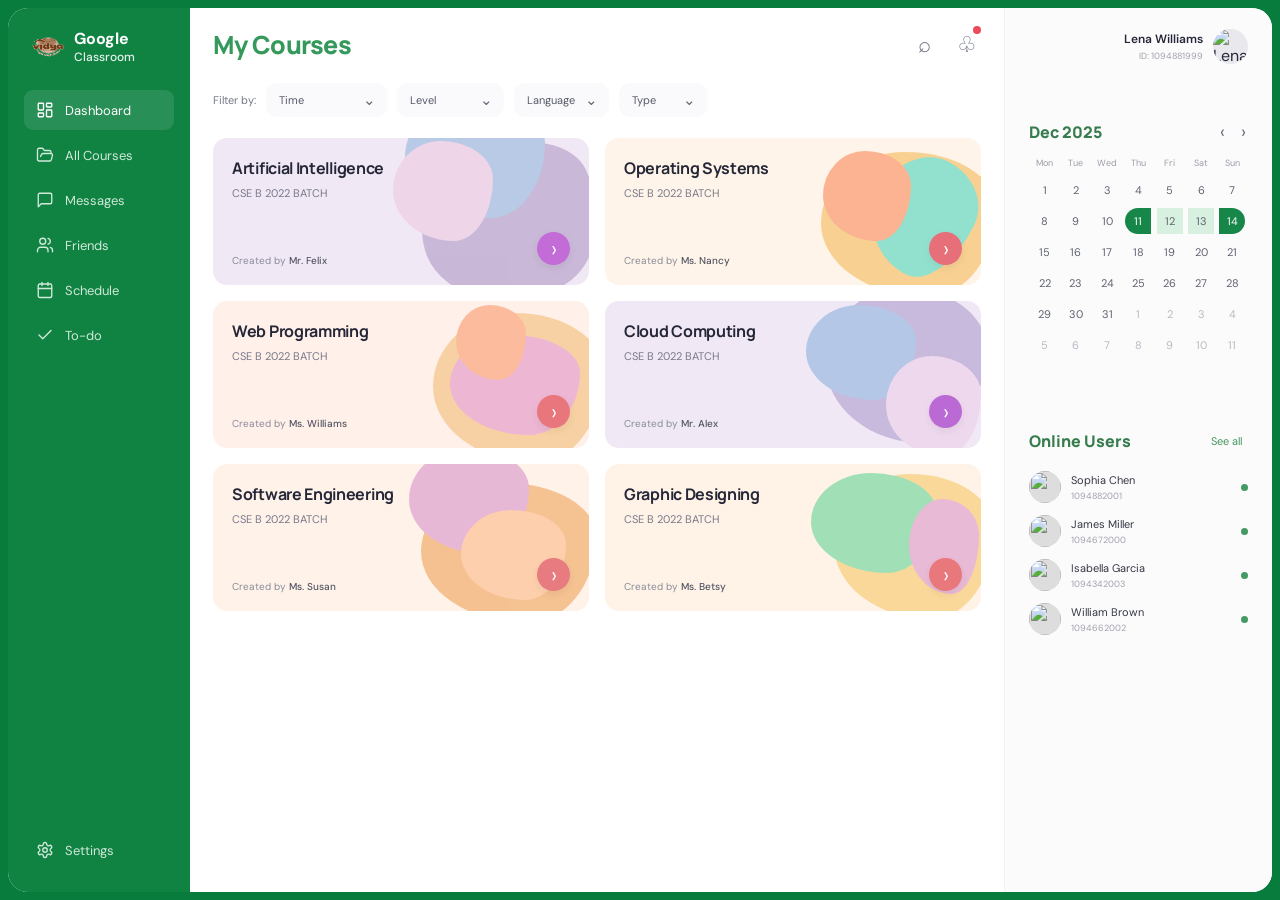
==== index.html @ 36a774ee "Add files via upload" ====
<!doctype html>
<html lang="en">
<head>
  <meta charset="utf-8">
  <meta name="viewport" content="width=device-width, initial-scale=1">
  <title>Google Classroom — My Courses</title>
  <link rel="stylesheet" href="css/style.css">
</head>
<body>
<div class="frame">
  <div class="app">
    <!-- Mobile Sidebar Backdrop -->
    <div class="sidebar-overlay" id="sidebarOverlay" aria-hidden="true"></div>

    <aside class="sidebar" id="sidebar">
      <div class="brand">
        <img class="brand-logo" src="assets/logo.png" alt="College logo">
        <div>Google<small>Classroom</small></div>
        <button class="sidebar-close" id="closeSidebar" aria-label="Close navigation menu">×</button>
      </div>

      <nav class="nav" aria-label="Main navigation">
        <a href="index.html" class="active" data-nav="Dashboard">
          <span class="ico"><svg viewBox="0 0 24 24" width="18" height="18" fill="none" stroke="currentColor" stroke-width="1.8" stroke-linecap="round" stroke-linejoin="round" aria-hidden="true"><rect x="3" y="3" width="7" height="9" rx="1"/><rect x="14" y="3" width="7" height="5" rx="1"/><rect x="14" y="12" width="7" height="9" rx="1"/><rect x="3" y="16" width="7" height="5" rx="1"/></svg></span>Dashboard
        </a>
        <a href="pages/all-courses.html" data-nav="All Courses">
          <span class="ico"><svg viewBox="0 0 24 24" width="18" height="18" fill="none" stroke="currentColor" stroke-width="1.8" stroke-linecap="round" stroke-linejoin="round" aria-hidden="true"><path d="m6 14 1.5-2.9A2 2 0 0 1 9.24 10H20a2 2 0 0 1 1.94 2.5l-1.54 6a2 2 0 0 1-1.95 1.5H4a2 2 0 0 1-2-2V5a2 2 0 0 1 2-2h3.9a2 2 0 0 1 1.69.9l.81 1.2a2 2 0 0 0 1.67.9H18a2 2 0 0 1 2 2v2"/></svg></span>All Courses
        </a>
        <a href="pages/messages.html" data-nav="Messages">
          <span class="ico"><svg viewBox="0 0 24 24" width="18" height="18" fill="none" stroke="currentColor" stroke-width="1.8" stroke-linecap="round" stroke-linejoin="round" aria-hidden="true"><path d="M21 15a2 2 0 0 1-2 2H7l-4 4V5a2 2 0 0 1 2-2h14a2 2 0 0 1 2 2z"/></svg></span>Messages
        </a>
        <a href="pages/friends.html" data-nav="Friends">
          <span class="ico"><svg viewBox="0 0 24 24" width="18" height="18" fill="none" stroke="currentColor" stroke-width="1.8" stroke-linecap="round" stroke-linejoin="round" aria-hidden="true"><path d="M16 21v-2a4 4 0 0 0-4-4H6a4 4 0 0 0-4 4v2"/><circle cx="9" cy="7" r="4"/><path d="M22 21v-2a4 4 0 0 0-3-3.87"/><path d="M16 3.13a4 4 0 0 1 0 7.75"/></svg></span>Friends
        </a>
        <a href="pages/schedule.html" data-nav="Schedule">
          <span class="ico"><svg viewBox="0 0 24 24" width="18" height="18" fill="none" stroke="currentColor" stroke-width="1.8" stroke-linecap="round" stroke-linejoin="round" aria-hidden="true"><rect x="3" y="4" width="18" height="18" rx="2"/><path d="M16 2v4M8 2v4M3 10h18"/></svg></span>Schedule
        </a>
        <a href="pages/todo.html" data-nav="To-do">
          <span class="ico"><svg viewBox="0 0 24 24" width="18" height="18" fill="none" stroke="currentColor" stroke-width="1.8" stroke-linecap="round" stroke-linejoin="round" aria-hidden="true"><path d="M20 6 9 17l-5-5"/></svg></span>To-do
        </a>
      </nav>

      <nav class="nav settings">
        <button type="button" data-nav="Settings">
          <span class="ico"><svg viewBox="0 0 24 24" width="18" height="18" fill="none" stroke="currentColor" stroke-width="1.8" stroke-linecap="round" stroke-linejoin="round" aria-hidden="true"><path d="M12.22 2h-.44a2 2 0 0 0-2 2v.18a2 2 0 0 1-1 1.73l-.43.25a2 2 0 0 1-2 0l-.15-.08a2 2 0 0 0-2.73.73l-.22.38a2 2 0 0 0 .73 2.73l.15.1a2 2 0 0 1 1 1.72v.51a2 2 0 0 1-1 1.74l-.15.09a2 2 0 0 0-.73 2.73l.22.38a2 2 0 0 0 2.73.73l.15-.08a2 2 0 0 1 2 0l.43.25a2 2 0 0 1 1 1.73V20a2 2 0 0 0 2 2h.44a2 2 0 0 0 2-2v-.18a2 2 0 0 1 1-1.73l.43-.25a2 2 0 0 1 2 0l.15.08a2 2 0 0 0 2.73-.73l.22-.39a2 2 0 0 0-.73-2.73l-.15-.08a2 2 0 0 1-1-1.74v-.5a2 2 0 0 1 1-1.74l.15-.09a2 2 0 0 0 .73-2.73l-.22-.38a2 2 0 0 0-2.73-.73l-.15.08a2 2 0 0 1-2 0l-.43-.25a2 2 0 0 1-1-1.73V4a2 2 0 0 0-2-2z"/><circle cx="12" cy="12" r="3"/></svg></span>Settings
        </button>
      </nav>
    </aside>

    <main class="main">
      <header class="topbar">
        <div>
          <div class="mobile-brand">
            <button class="menu-toggle" id="menuToggle" aria-label="Open navigation menu" aria-expanded="false">
              <svg viewBox="0 0 24 24" width="22" height="22" fill="none" stroke="currentColor" stroke-width="2" stroke-linecap="round" stroke-linejoin="round" aria-hidden="true">
                <line x1="3" y1="6" x2="21" y2="6"/>
                <line x1="3" y1="12" x2="21" y2="12"/>
                <line x1="3" y1="18" x2="21" y2="18"/>
              </svg>
            </button>
            <img class="brand-logo" src="assets/logo.jpg" alt="College logo">Google Classroom
          </div>
          <h1>My Courses</h1>
        </div>
        <div class="tools">
          <div class="toolwrap">
            <button class="iconbtn" id="searchToggle" aria-label="Search">⌕</button>
            <div class="searchbox" id="searchBox">
              <input id="searchInput" placeholder="Search courses..." aria-label="Search courses">
            </div>
          </div>
          <button class="iconbtn" id="notify" aria-label="Notifications">♧<span class="dot"></span></button>
        </div>
      </header>

      <section class="filters" aria-label="Course filters">
        <span>Filter by:</span>
        <label class="filter"><select id="timeFilter" aria-label="Time"><option value="all">Time</option><option value="recent">Recently added</option><option value="old">Oldest first</option></select></label>
        <label class="filter"><select id="levelFilter" aria-label="Level"><option value="all">Level</option><option value="beginner">Beginner</option><option value="intermediate">Intermediate</option><option value="advanced">Advanced</option></select></label>
        <label class="filter"><select id="languageFilter" aria-label="Language"><option value="all">Language</option><option value="English">English</option><option value="Malayalam">Malayalam</option></select></label>
        <label class="filter"><select id="typeFilter" aria-label="Type"><option value="all">Type</option><option value="Technical">Technical</option><option value="Creative">Creative</option></select></label>
      </section>

      <section class="courses" id="courses">
        <a href="pages/ai-course.html?course=ai" class="course c1" style="--tint:#f1e8f6;--accent:#c36bd7" data-title="Artificial Intelligence" data-level="advanced" data-language="English" data-type="Technical" data-time="1">
          <div class="art"><i class="blob b1"></i><i class="blob b2"></i><i class="blob b3"></i></div>
          <h2>Artificial Intelligence</h2>
          <div class="batch">CSE B 2022 BATCH</div>
          <div class="creator">Created by <b>Mr. Felix</b></div>
          <span class="go" aria-hidden="true">›</span>
        </a>

        <a href="pages/ai-course.html?course=os" class="course c2" style="--tint:#fff4e9;--accent:#e66f79" data-title="Operating Systems" data-level="intermediate" data-language="English" data-type="Technical" data-time="2">
          <div class="art"><i class="blob b1"></i><i class="blob b2"></i><i class="blob b3"></i></div>
          <h2>Operating Systems</h2>
          <div class="batch">CSE B 2022 BATCH</div>
          <div class="creator">Created by <b>Ms. Nancy</b></div>
          <span class="go" aria-hidden="true">›</span>
        </a>

        <a href="pages/ai-course.html?course=web" class="course c3" style="--tint:#fff0e9;--accent:#e8767c" data-title="Web Programming" data-level="beginner" data-language="English" data-type="Technical" data-time="3">
          <div class="art"><i class="blob b1"></i><i class="blob b2"></i><i class="blob b3"></i></div>
          <h2>Web Programming</h2>
          <div class="batch">CSE B 2022 BATCH</div>
          <div class="creator">Created by <b>Ms. Williams</b></div>
          <span class="go" aria-hidden="true">›</span>
        </a>

        <a href="pages/ai-course.html?course=cloud" class="course c4" style="--tint:#f1e8f6;--accent:#bb69d4" data-title="Cloud Computing" data-level="intermediate" data-language="English" data-type="Technical" data-time="4">
          <div class="art"><i class="blob b1"></i><i class="blob b2"></i><i class="blob b3"></i></div>
          <h2>Cloud Computing</h2>
          <div class="batch">CSE B 2022 BATCH</div>
          <div class="creator">Created by <b>Mr. Alex</b></div>
          <span class="go" aria-hidden="true">›</span>
        </a>

        <a href="pages/ai-course.html?course=se" class="course c5" style="--tint:#fff2e9;--accent:#e77b80" data-title="Software Engineering" data-level="intermediate" data-language="Malayalam" data-type="Technical" data-time="5">
          <div class="art"><i class="blob b1"></i><i class="blob b2"></i><i class="blob b3"></i></div>
          <h2>Software Engineering</h2>
          <div class="batch">CSE B 2022 BATCH</div>
          <div class="creator">Created by <b>Ms. Susan</b></div>
          <span class="go" aria-hidden="true">›</span>
        </a>

        <a href="pages/ai-course.html?course=gd" class="course c6" style="--tint:#fff3e8;--accent:#e9787d" data-title="Graphic Designing" data-level="beginner" data-language="English" data-type="Creative" data-time="6">
          <div class="art"><i class="blob b1"></i><i class="blob b2"></i><i class="blob b3"></i></div>
          <h2>Graphic Designing</h2>
          <div class="batch">CSE B 2022 BATCH</div>
          <div class="creator">Created by <b>Ms. Betsy</b></div>
          <span class="go" aria-hidden="true">›</span>
        </a>
      </section>
    </main>

    <aside class="right">
      <div class="profile"><div class="name">Lena Williams<span class="id">ID: 1094881999</span></div><img class="avatar" src="https://i.pravatar.cc/80?img=47" alt="Lena Williams"></div>
      <section class="calendar">
        <div class="calendar-head"><h3 id="monthLabel">Dec 2025</h3><div class="cal-arrows"><button id="prevMonth" aria-label="Previous month">‹</button><button id="nextMonth" aria-label="Next month">›</button></div></div>
        <div class="weekdays"><span>Mon</span><span>Tue</span><span>Wed</span><span>Thu</span><span>Fri</span><span>Sat</span><span>Sun</span></div>
        <div class="days" id="days"></div>
      </section>
      <section class="online"><div class="online-head"><h3>Online Users</h3><button id="seeAll">See all</button></div>
        <div id="users">
          <div class="user"><img src="https://i.pravatar.cc/80?img=44" alt=""><div><div class="user-name">Sophia Chen</div><div class="user-id">1094882001</div></div><span class="status"></span></div>
          <div class="user"><img src="https://i.pravatar.cc/80?img=12" alt=""><div><div class="user-name">James Miller</div><div class="user-id">1094672000</div></div><span class="status"></span></div>
          <div class="user"><img src="https://i.pravatar.cc/80?img=47" alt=""><div><div class="user-name">Isabella Garcia</div><div class="user-id">1094342003</div></div><span class="status"></span></div>
          <div class="user"><img src="https://i.pravatar.cc/80?img=13" alt=""><div><div class="user-name">William Brown</div><div class="user-id">1094662002</div></div><span class="status"></span></div>
        </div>
      </section>
    </aside>
  </div>
</div>

<div class="settings-overlay" id="settingsOverlay" aria-hidden="true">
  <section class="settings-panel" role="dialog" aria-modal="true" aria-labelledby="settingsTitle">
    <div class="settings-heading">
      <div>
        <p class="settings-eyebrow">PREFERENCES</p>
        <h2 id="settingsTitle">Settings</h2>
        <p class="settings-description">Personalise your classroom experience.</p>
      </div>
      <button class="settings-close" id="closeSettings" aria-label="Close settings">×</button>
    </div>

    <div class="setting-group">
      <h3>Appearance</h3>
      <p>Choose the look that feels right for you.</p>
      <div class="theme-options" role="group" aria-label="Website theme">
        <button class="theme-option" data-theme-choice="default" aria-pressed="true">
          <span class="theme-preview preview-default"><i></i><i></i><i></i></span>
          <span><strong>Default</strong><small>Original green theme</small></span>
          <span class="theme-check">✓</span>
        </button>
        <button class="theme-option" data-theme-choice="dark" aria-pressed="false">
          <span class="theme-preview preview-dark"><i></i><i></i><i></i></span>
          <span><strong>Dark</strong><small>Easy on the eyes</small></span>
          <span class="theme-check">✓</span>
        </button>
        <button class="theme-option" data-theme-choice="day" aria-pressed="false">
          <span class="theme-preview preview-day"><i></i><i></i><i></i></span>
          <span><strong>Day</strong><small>Warm, bright colours</small></span>
          <span class="theme-check">✓</span>
        </button>
      </div>
    </div>

    <div class="setting-group account-group">
      <h3>Account</h3>
      <p>You are signed in to Google Classroom.</p>
      <div class="account-card">
        <img class="account-avatar" src="https://i.pravatar.cc/80?img=47" alt="Lena Williams">
        <div class="account-info">
          <strong>Lena Williams</strong>
          <small>ID: 1094881999</small>
          <small>CSE B · 2022 Batch</small>
        </div>
        <span class="account-status"><i></i>Signed in</span>
      </div>
      <button class="logout-btn" id="logoutBtn" type="button">
        <svg viewBox="0 0 24 24" width="16" height="16" fill="none" stroke="currentColor" stroke-width="1.8" stroke-linecap="round" stroke-linejoin="round" aria-hidden="true"><path d="M9 21H5a2 2 0 0 1-2-2V5a2 2 0 0 1 2-2h4"/><path d="m16 17 5-5-5-5"/><path d="M21 12H9"/></svg>
        Log out
      </button>
    </div>
    <p class="settings-note" id="settingsNote">Your theme preference is saved on this device.</p>
  </section>
</div>

<div class="toast" id="toast" role="status"></div>
<script src="js/script.js"></script>
</body>
</html>
---- css/style.css ----
@import url('https://fonts.googleapis.com/css2?family=DM+Sans:wght@400;500;600;700&family=Manrope:wght@400;500;600;700;800&display=swap');

:root {
  --green: #108343;
  --green-dark: #08763a;
  --ink: #252738;
  --muted: #858797;
  --paper: #fff;
  --bg: #f6f7f8;
  --line: #ececf0;
  --shadow: 0 18px 55px #062b171b;
}

* {
  box-sizing: border-box;
}

html,
body {
  width: 100%;
  min-height: 100%;
  margin: 0;
}

body {
  background: #202322;
  font-family: 'DM Sans', sans-serif;
  color: var(--ink);
  min-height: 100vh;
  display: block;
  padding: 0;
}

button,
input,
select {
  font: inherit;
}

button {
  cursor: pointer;
}

/* Layout */
.frame {
  width: 100%;
  height: 100vh;
  min-height: 100vh;
  background: #087c3c;
  padding: 8px;
  box-shadow: none;
}

.app {
  width: 100%;
  height: 100%;
  min-height: 0;
  background: #fff;
  border-radius: 20px;
  overflow: hidden;
  display: grid;
  grid-template-columns: 182px minmax(0, 1fr) 268px;
}

/* Sidebar & Mobile Navigation Elements */
.sidebar-overlay,
.sidebar-close,
.menu-toggle {
  display: none;
}

.sidebar {
  background: var(--green);
  color: #d9f0e2;
  padding: 22px 16px;
  display: flex;
  flex-direction: column;
  gap: 26px;
}

.brand {
  display: flex;
  align-items: center;
  gap: 9px;
  color: #fff;
  font-weight: 700;
  font-size: 16px;
  line-height: 1.05;
  padding: 0 7px;
}

.brand small {
  display: block;
  font-size: 12px;
  font-weight: 500;
  opacity: 0.9;
  margin-top: 3px;
}

.brand-logo {
  width: 34px;
  height: 34px;
  object-fit: contain;
  flex: 0 0 auto;
  border-radius: 3px;
}

.brand-icon {
  width: 31px;
  height: 29px;
  border: 2px solid #f2dc68;
  border-radius: 4px;
  display: grid;
  place-items: center;
  color: #f2dc68;
  font-size: 17px;
}

.nav {
  display: grid;
  gap: 5px;
}

.nav a,
.nav button {
  border: 0;
  background: transparent;
  color: #d0e9d9;
  text-decoration: none;
  text-align: left;
  padding: 11px 12px;
  border-radius: 9px;
  display: flex;
  align-items: center;
  gap: 11px;
  font-size: 13px;
  transition: 0.2s;
}

.nav a:hover,
.nav a.active,
.nav button:hover,
.nav button.active {
  background: #ffffff1a;
  color: #fff;
}

.nav .ico {
  width: 18px;
  height: 18px;
  display: grid;
  place-items: center;
  flex: 0 0 auto;
}

.nav .ico svg {
  display: block;
}

.settings {
  margin-top: auto;
}

/* Main Content & Topbar */
.main {
  padding: 18px 23px 28px;
  min-width: 0;
  overflow-y: auto;
}

.topbar {
  display: flex;
  align-items: center;
  justify-content: space-between;
  gap: 15px;
  margin-bottom: 20px;
}

h1 {
  font: 800 25px 'Manrope', sans-serif;
  color: #35995b;
  margin: 0;
  letter-spacing: -0.7px;
}

.tools {
  display: flex;
  align-items: center;
  gap: 18px;
}

.iconbtn {
  border: 0;
  background: transparent;
  color: #6c7180;
  font-size: 22px;
  position: relative;
  padding: 4px;
}

.dot {
  width: 8px;
  height: 8px;
  background: #ed4b59;
  border-radius: 50%;
  position: absolute;
  top: 0;
  right: 0;
}

.mobile-brand {
  display: none;
}

.mobile-brand .brand-logo {
  width: 29px;
  height: 29px;
  object-fit: contain;
  flex: 0 0 auto;
}

/* Search & Filters */
.toolwrap {
  position: relative;
}

.searchbox {
  display: none;
  position: absolute;
  right: 0;
  top: 38px;
  background: #fff;
  padding: 10px;
  border-radius: 12px;
  box-shadow: var(--shadow);
  z-index: 5;
  width: 240px;
}

.searchbox.open {
  display: block;
}

.searchbox input {
  width: 100%;
  padding: 10px;
  border: 1px solid var(--line);
  border-radius: 8px;
  outline-color: #83bd91;
}

.filters {
  display: flex;
  align-items: center;
  gap: 10px;
  flex-wrap: wrap;
  font-size: 11px;
  color: #747786;
  margin-bottom: 21px;
}

.filter {
  position: relative;
}

.filter select {
  appearance: none;
  background: #fafafd;
  border: 0;
  border-radius: 11px;
  padding: 10px 29px 10px 13px;
  color: #555968;
  font-size: 11px;
  min-width: 78px;
  outline-color: #77bc8c;
}

.filter:after {
  content: '⌄';
  position: absolute;
  right: 11px;
  top: 7px;
  color: #626777;
  pointer-events: none;
  font-size: 15px;
}

/* Course Cards */
.courses {
  display: grid;
  grid-template-columns: repeat(2, minmax(0, 1fr));
  gap: 16px;
}

.course {
  display: block;
  text-decoration: none;
  color: inherit;
  height: 147px;
  border-radius: 14px;
  overflow: hidden;
  position: relative;
  padding: 19px;
  background: var(--tint);
  isolation: isolate;
  transition: transform 0.18s, box-shadow 0.18s;
  cursor: pointer;
}

.course:hover {
  transform: translateY(-3px);
  box-shadow: 0 9px 22px #31334b12;
}

.course h2 {
  font: 700 16px 'Manrope', sans-serif;
  margin: 0 0 7px;
  position: relative;
  z-index: 2;
  letter-spacing: -0.3px;
  color: #252738;
}

.course .batch {
  font-size: 11px;
  color: #777888;
  position: relative;
  z-index: 2;
}

.course .creator {
  position: absolute;
  left: 19px;
  bottom: 18px;
  font-size: 10px;
  color: #898b99;
  z-index: 2;
}

.course .creator b {
  font-weight: 500;
  color: #525463;
}

.art {
  position: absolute;
  z-index: 0;
  inset: 0;
  overflow: hidden;
  opacity: 0.98;
  pointer-events: none;
}

.blob {
  position: absolute;
  border-radius: 48% 52% 39% 61% / 49% 38% 62% 51%;
  filter: saturate(0.96);
}

.c1 .b1 { width: 180px; height: 155px; background: #c8b7d8; right: -12px; top: 8px; transform: rotate(-23deg); }
.c1 .b2 { width: 140px; height: 120px; background: #b7c9e8; right: 44px; top: -40px; }
.c1 .b3 { width: 100px; height: 100px; background: #efd5e9; right: 96px; top: 3px; }

.c2 .b1 { width: 175px; height: 145px; background: #f8d08d; right: -15px; top: 14px; }
.c2 .b2 { width: 100px; height: 120px; background: #8de2ce; right: 8px; top: 18px; transform: rotate(26deg); }
.c2 .b3 { width: 88px; height: 90px; background: #ffb18e; right: 70px; top: 13px; }

.c3 .b1 { width: 170px; height: 150px; background: #f8d1a0; right: -14px; top: 12px; }
.c3 .b2 { width: 130px; height: 100px; background: #efb5d5; right: 9px; top: 34px; }
.c3 .b3 { width: 70px; height: 75px; background: #ffb99a; right: 63px; top: 4px; }

.c4 .b1 { width: 160px; height: 155px; background: #c7b9dd; right: -5px; top: -13px; }
.c4 .b2 { width: 110px; height: 95px; background: #b3c6e8; right: 65px; top: 4px; }
.c4 .b3 { width: 95px; height: 100px; background: #efd8ef; right: 0; top: 55px; }

.c5 .b1 { width: 175px; height: 140px; background: #f7c18d; right: -7px; top: 19px; }
.c5 .b2 { width: 120px; height: 105px; background: #e9b6d7; right: 60px; top: -16px; }
.c5 .b3 { width: 105px; height: 90px; background: #ffcfaa; right: 23px; top: 46px; }

.c6 .b1 { width: 160px; height: 145px; background: #fbd895; right: -13px; top: 10px; }
.c6 .b2 { width: 125px; height: 100px; background: #9ee0b4; right: 45px; top: 9px; }
.c6 .b3 { width: 70px; height: 95px; background: #e9b8d7; right: 2px; top: 35px; }

.go {
  position: absolute;
  right: 19px;
  bottom: 20px;
  width: 33px;
  height: 33px;
  border-radius: 50%;
  display: grid;
  place-items: center;
  color: #fff;
  background: var(--accent);
  font-size: 23px;
  font-weight: 300;
  z-index: 3;
  box-shadow: 0 3px 9px #0001;
  border: 0;
  transition: transform 0.18s, filter 0.18s;
}

.course:hover .go {
  transform: scale(1.06);
  filter: brightness(0.97);
}

/* Right Sidebar (Profile, Calendar, Online Users) */
.right {
  background: #fbfbfc;
  border-left: 1px solid #f3f3f5;
  padding: 21px 24px;
  min-width: 0;
}

.profile {
  display: flex;
  justify-content: flex-end;
  align-items: center;
  gap: 10px;
  margin-bottom: 56px;
}

.profile .name {
  text-align: right;
  font-size: 12px;
  font-weight: 600;
}

.profile .id {
  display: block;
  color: #a0a1ac;
  font-size: 9px;
  font-weight: 400;
  margin-top: 3px;
}

.avatar {
  width: 35px;
  height: 35px;
  border-radius: 50%;
  object-fit: cover;
  background: #e8e8ed;
}

.calendar-head {
  display: flex;
  justify-content: space-between;
  align-items: center;
  margin-bottom: 13px;
}

.calendar-head h3,
.online-head h3 {
  font: 800 16px 'Manrope', sans-serif;
  color: #367c4c;
  margin: 0;
}

.cal-arrows {
  display: flex;
  gap: 12px;
}

.cal-arrows button {
  border: 0;
  background: transparent;
  color: #666a77;
  font-size: 18px;
  padding: 0 2px;
}

.weekdays,
.days {
  display: grid;
  grid-template-columns: repeat(7, 1fr);
  text-align: center;
}

.weekdays {
  font-size: 9px;
  color: #9b9da7;
  margin-bottom: 8px;
}

.days {
  row-gap: 5px;
  grid-auto-rows: 26px;
  align-items: center;
}

.day {
  height: 26px;
  width: 26px;
  justify-self: center;
  border: 0;
  background: transparent;
  color: #5f6270;
  font-size: 11px;
  border-radius: 50%;
  padding: 0;
}

.day:hover {
  background: #e2f1e6;
}

.day.muted {
  color: #b8bac2;
}

.day.selected {
  background: #168748;
  color: white;
}

.day.range {
  background: #d8f0df;
  border-radius: 0;
}

.day.range-start {
  border-radius: 50% 0 0 50%;
  background: #168748;
  color: white;
}

.day.range-end {
  border-radius: 0 50% 50% 0;
  background: #168748;
  color: white;
}

.calendar-blank {
  display: block;
  pointer-events: none;
}

.online {
  margin-top: 72px;
}

.online-head {
  display: flex;
  align-items: center;
  justify-content: space-between;
  margin-bottom: 19px;
}

.online-head button {
  border: 0;
  background: transparent;
  color: #47965f;
  font-size: 11px;
}

.user {
  display: flex;
  align-items: center;
  gap: 10px;
  margin: 12px 0;
}

.user img {
  width: 32px;
  height: 32px;
  border-radius: 50%;
  object-fit: cover;
  background: #ddd;
}

.user-name {
  font-size: 11px;
  color: #353744;
}

.user-id {
  font-size: 9px;
  color: #a0a1ac;
  margin-top: 3px;
}

.status {
  width: 7px;
  height: 7px;
  border-radius: 50%;
  background: #459963;
  margin-left: auto;
}

/* Toast Notification */
.toast {
  position: fixed;
  bottom: 22px;
  left: 50%;
  transform: translateX(-50%) translateY(20px);
  background: #222a25;
  color: white;
  padding: 12px 18px;
  border-radius: 12px;
  font-size: 13px;
  box-shadow: var(--shadow);
  opacity: 0;
  pointer-events: none;
  transition: 0.25s;
  z-index: 40;
}

.toast.show {
  opacity: 1;
  transform: translateX(-50%) translateY(0);
}

/* Settings Panel */
.settings-overlay {
  position: fixed;
  inset: 0;
  background: rgba(16, 24, 20, 0.48);
  backdrop-filter: blur(4px);
  z-index: 30;
  display: flex;
  justify-content: flex-end;
  opacity: 0;
  visibility: hidden;
  transition: opacity 0.22s, visibility 0.22s;
}

.settings-overlay.open {
  opacity: 1;
  visibility: visible;
}

.settings-panel {
  width: min(440px, 100%);
  height: 100%;
  overflow-y: auto;
  background: var(--paper);
  color: var(--ink);
  padding: 30px 28px;
  box-shadow: -18px 0 60px #0002;
  transform: translateX(24px);
  transition: transform 0.22s;
}

.settings-overlay.open .settings-panel {
  transform: translateX(0);
}

.settings-heading {
  display: flex;
  align-items: flex-start;
  justify-content: space-between;
  gap: 18px;
  padding-bottom: 24px;
  border-bottom: 1px solid var(--line);
}

.settings-eyebrow {
  font-size: 10px;
  letter-spacing: 1.5px;
  font-weight: 700;
  color: var(--green);
  margin: 0 0 7px;
}

.settings-heading h2 {
  font: 800 25px 'Manrope', sans-serif;
  margin: 0 0 6px;
}

.settings-description,
.setting-group > p,
.dummy-copy p {
  font-size: 12px;
  line-height: 1.6;
  color: var(--muted);
  margin: 0;
}

.settings-close {
  width: 34px;
  height: 34px;
  border: 0;
  border-radius: 50%;
  background: var(--bg);
  color: var(--ink);
  font-size: 25px;
  line-height: 1;
}

.setting-group {
  padding: 24px 0;
  border-bottom: 1px solid var(--line);
}

.setting-group h3 {
  font: 700 14px 'Manrope', sans-serif;
  margin: 0 0 6px;
}

.setting-group > p {
  margin-bottom: 16px;
}

.theme-options {
  display: grid;
  gap: 9px;
}

.theme-option {
  width: 100%;
  display: flex;
  align-items: center;
  gap: 12px;
  text-align: left;
  padding: 11px;
  border: 1px solid var(--line);
  border-radius: 12px;
  background: var(--paper);
  color: var(--ink);
  transition: border-color 0.18s, background 0.18s;
}

.theme-option:hover,
.theme-option.chosen {
  border-color: var(--green);
}

.theme-option.chosen {
  background: var(--bg);
}

.theme-option > span:nth-child(2) {
  display: grid;
  gap: 3px;
  flex: 1;
}

.theme-option strong {
  font-size: 12px;
}

.theme-option small {
  font-size: 10px;
  color: var(--muted);
}

.theme-check {
  width: 21px;
  height: 21px;
  border-radius: 50%;
  display: grid;
  place-items: center;
  background: var(--green);
  color: white;
  font-size: 12px;
  opacity: 0;
}

.theme-option.chosen .theme-check {
  opacity: 1;
}

.theme-preview {
  width: 55px;
  height: 40px;
  flex: 0 0 auto;
  border: 1px solid #0001;
  border-radius: 7px;
  display: flex;
  flex-direction: column;
  justify-content: center;
  gap: 4px;
  padding: 6px;
}

.theme-preview i {
  display: block;
  height: 4px;
  border-radius: 4px;
}

.theme-preview i:nth-child(1) { width: 70%; }
.theme-preview i:nth-child(2) { width: 95%; }
.theme-preview i:nth-child(3) { width: 55%; }

.preview-default { background: #f5f7f6; }
.preview-default i { background: #168748; }

.preview-dark { background: #202522; }
.preview-dark i { background: #65bd83; }

.preview-day { background: #fff5e7; }
.preview-day i { background: #d58a42; }

.account-card {
  display: flex;
  align-items: center;
  gap: 13px;
  padding: 14px;
  border: 1px solid var(--line);
  border-radius: 12px;
  background: var(--bg);
}

.account-avatar {
  width: 48px;
  height: 48px;
  border-radius: 50%;
  object-fit: cover;
  flex: 0 0 auto;
}

.account-info {
  display: grid;
  gap: 3px;
  flex: 1;
  min-width: 0;
}

.account-info strong {
  font-size: 14px;
}

.account-info small {
  font-size: 10px;
  color: var(--muted);
}

.account-status {
  display: inline-flex;
  align-items: center;
  gap: 5px;
  font-size: 10px;
  font-weight: 600;
  color: var(--green);
  background: var(--paper);
  border: 1px solid var(--line);
  padding: 4px 8px;
  border-radius: 99px;
}

.account-status i {
  width: 6px;
  height: 6px;
  border-radius: 50%;
  background: var(--green);
}

.logout-btn {
  margin-top: 14px;
  width: 100%;
  display: flex;
  align-items: center;
  justify-content: center;
  gap: 8px;
  padding: 11px;
  border: 1px solid #e3a3a8;
  border-radius: 10px;
  background: transparent;
  color: #d0434f;
  font-size: 12px;
  font-weight: 600;
  transition: background 0.18s;
}

.logout-btn:hover {
  background: #d0434f14;
}

.settings-note {
  font-size: 10px;
  color: var(--muted);
  line-height: 1.5;
  margin: 18px 0 0;
}

/* Theme Variables & Overrides */
:root[data-theme="dark"] {
  --ink: #edf1ee;
  --muted: #a0aaa4;
  --paper: #202522;
  --bg: #171b19;
  --line: #353d38;
  --shadow: 0 18px 55px #0006;
}

:root[data-theme="dark"] body { background: #101311; color: var(--ink); }
:root[data-theme="dark"] .frame { background: #101311; }
:root[data-theme="dark"] .app,
:root[data-theme="dark"] .main { background: var(--paper); }
:root[data-theme="dark"] .right { background: #1b201d; border-left-color: var(--line); }
:root[data-theme="dark"] .filter select,
:root[data-theme="dark"] .searchbox { background: #2a302c; color: var(--ink); }
:root[data-theme="dark"] .searchbox input { background: #202522; color: var(--ink); border-color: var(--line); }
:root[data-theme="dark"] .user-name,
:root[data-theme="dark"] .day { color: var(--ink); }
:root[data-theme="dark"] .day:hover,
:root[data-theme="dark"] .day.range { background: #344d3b; }
:root[data-theme="dark"] .settings-panel { background: #202522; }
:root[data-theme="dark"] .theme-option { background: #202522; color: var(--ink); }
:root[data-theme="dark"] .theme-option.chosen { background: #2a332d; }
:root[data-theme="dark"] .settings-close { background: #303832; color: var(--ink); }

:root[data-theme="day"] {
  --green: #b87333;
  --green-dark: #9c5c25;
  --ink: #3d3328;
  --muted: #8d8173;
  --paper: #fffdf9;
  --bg: #fff5e7;
  --line: #efe4d5;
  --shadow: 0 18px 55px #6e43151b;
}

:root[data-theme="day"] body { background: #f6ead8; color: var(--ink); }
:root[data-theme="day"] .frame { background: #e9cba5; }
:root[data-theme="day"] .app,
:root[data-theme="day"] .main { background: var(--paper); }
:root[data-theme="day"] .sidebar { background: #b87333; }
:root[data-theme="day"] h1,
:root[data-theme="day"] .calendar-head h3,
:root[data-theme="day"] .online-head h3,
:root[data-theme="day"] .mobile-brand,
:root[data-theme="day"] .menu-toggle { color: #a7652b; }
:root[data-theme="day"] .right { background: #fffaf2; border-left-color: var(--line); }
:root[data-theme="day"] .day.selected,
:root[data-theme="day"] .day.range-start,
:root[data-theme="day"] .day.range-end { background: #b87333; color: #fff; }
:root[data-theme="day"] .day:hover,
:root[data-theme="day"] .day.range { background: #f2dfc5; }

/* Responsive Media Queries */
@media (max-width: 1050px) {
  .frame {
    height: 100vh;
    min-height: 100vh;
    padding: 8px;
  }
  .app {
    height: 100%;
    min-height: 0;
    grid-template-columns: 155px minmax(0, 1fr);
  }
  .right {
    display: none;
  }
  .sidebar {
    padding: 20px 12px;
  }
  .main {
    padding: 22px;
  }
  .course {
    height: 150px;
  }
}

@media (min-width: 651px) and (max-width: 800px) {
  .courses {
    grid-template-columns: 1fr;
  }
  .course {
    height: 140px;
  }
}

@media (max-width: 650px) {
  body {
    padding: 0;
    background: #fff;
  }
  .frame {
    padding: 0;
    height: auto;
    min-height: 100vh;
    width: 100%;
    background: #fff;
  }
  .app {
    border-radius: 0;
    height: auto;
    min-height: 100vh;
    display: block;
    overflow: visible;
  }

  /* Off-Canvas Mobile Sidebar & Backdrop */
  .sidebar-overlay {
    display: block;
    position: fixed;
    inset: 0;
    background: rgba(16, 24, 20, 0.48);
    backdrop-filter: blur(3px);
    z-index: 20;
    opacity: 0;
    visibility: hidden;
    transition: opacity 0.25s, visibility 0.25s;
  }
  .sidebar-overlay.open {
    opacity: 1;
    visibility: visible;
  }
  .sidebar {
    position: fixed;
    top: 0;
    left: 0;
    bottom: 0;
    width: 250px;
    z-index: 25;
    padding: 22px 16px;
    transform: translateX(-100%);
    transition: transform 0.25s cubic-bezier(0.4, 0, 0.2, 1);
    box-shadow: 12px 0 36px rgba(0, 0, 0, 0.18);
  }
  .sidebar.open {
    transform: translateX(0);
  }
  .sidebar-close {
    display: grid;
    place-items: center;
    margin-left: auto;
    width: 30px;
    height: 30px;
    border: 0;
    border-radius: 50%;
    background: rgba(255, 255, 255, 0.14);
    color: #fff;
    font-size: 20px;
    line-height: 1;
  }
  .menu-toggle {
    display: inline-grid;
    place-items: center;
    border: 0;
    background: transparent;
    color: #168346;
    padding: 4px;
    margin-right: 2px;
    border-radius: 6px;
  }
  .menu-toggle:hover {
    background: rgba(16, 131, 67, 0.08);
  }

  .main {
    padding: 22px 16px 35px;
  }
  .topbar {
    margin-bottom: 22px;
  }
  .mobile-brand {
    display: flex;
    align-items: center;
    gap: 8px;
    color: #168346;
    font-size: 12px;
    font-weight: 700;
    margin-bottom: 4px;
  }
  .mobile-brand .brand-icon {
    background: #168346;
    color: #f2dc68;
  }
  .topbar h1 {
    font-size: 23px;
  }
  .courses {
    grid-template-columns: 1fr;
    gap: 13px;
  }
  .course {
    height: 150px;
  }
  .filters {
    gap: 7px;
  }
  .filter select {
    min-width: 0;
    padding-left: 10px;
    padding-right: 25px;
  }
  .filters > span {
    width: 100%;
  }
  .tools {
    gap: 11px;
  }
  .profile {
    display: none;
  }
  .settings-panel {
    padding: 24px 20px;
  }
  .settings-overlay {
    align-items: stretch;
  }
}
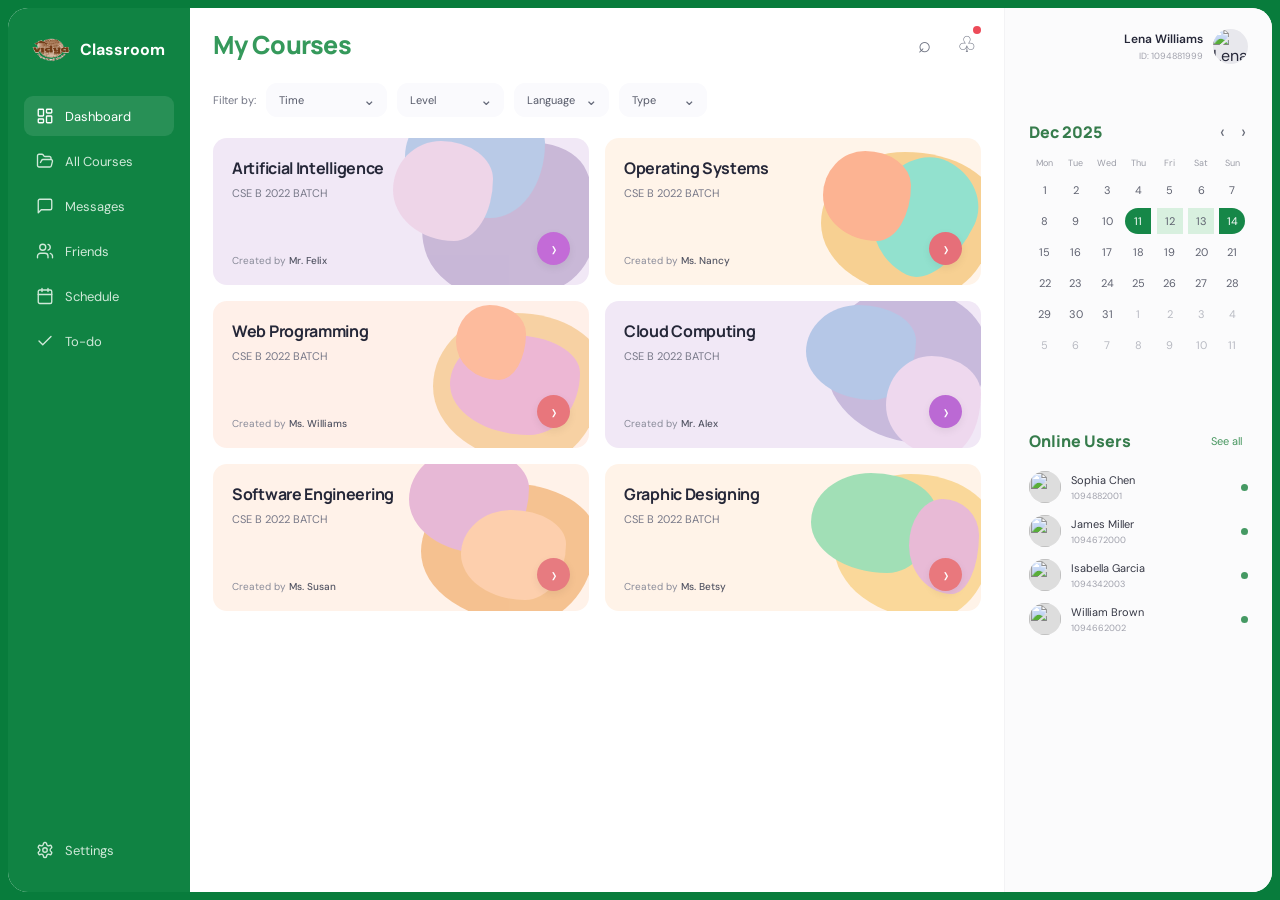
==== commit 369bc30e: "Add files via upload" ====
--- a/index.html
+++ b/index.html
@@ -15,7 +15,7 @@
     <aside class="sidebar" id="sidebar">
       <div class="brand">
         <img class="brand-logo" src="assets/logo.png" alt="College logo">
-        <div>Google<small>Classroom</small></div>
+        <div>Classroom</div>
         <button class="sidebar-close" id="closeSidebar" aria-label="Close navigation menu">×</button>
       </div>
 
--- a/css/style.css
+++ b/css/style.css
@@ -98,8 +98,8 @@
 }
 
 .brand-logo {
-  width: 34px;
-  height: 34px;
+  width: 40px;
+  height: 40px;
   object-fit: contain;
   flex: 0 0 auto;
   border-radius: 3px;
@@ -213,8 +213,8 @@
 }
 
 .mobile-brand .brand-logo {
-  width: 29px;
-  height: 29px;
+  width: 33px;
+  height: 33px;
   object-fit: contain;
   flex: 0 0 auto;
 }
